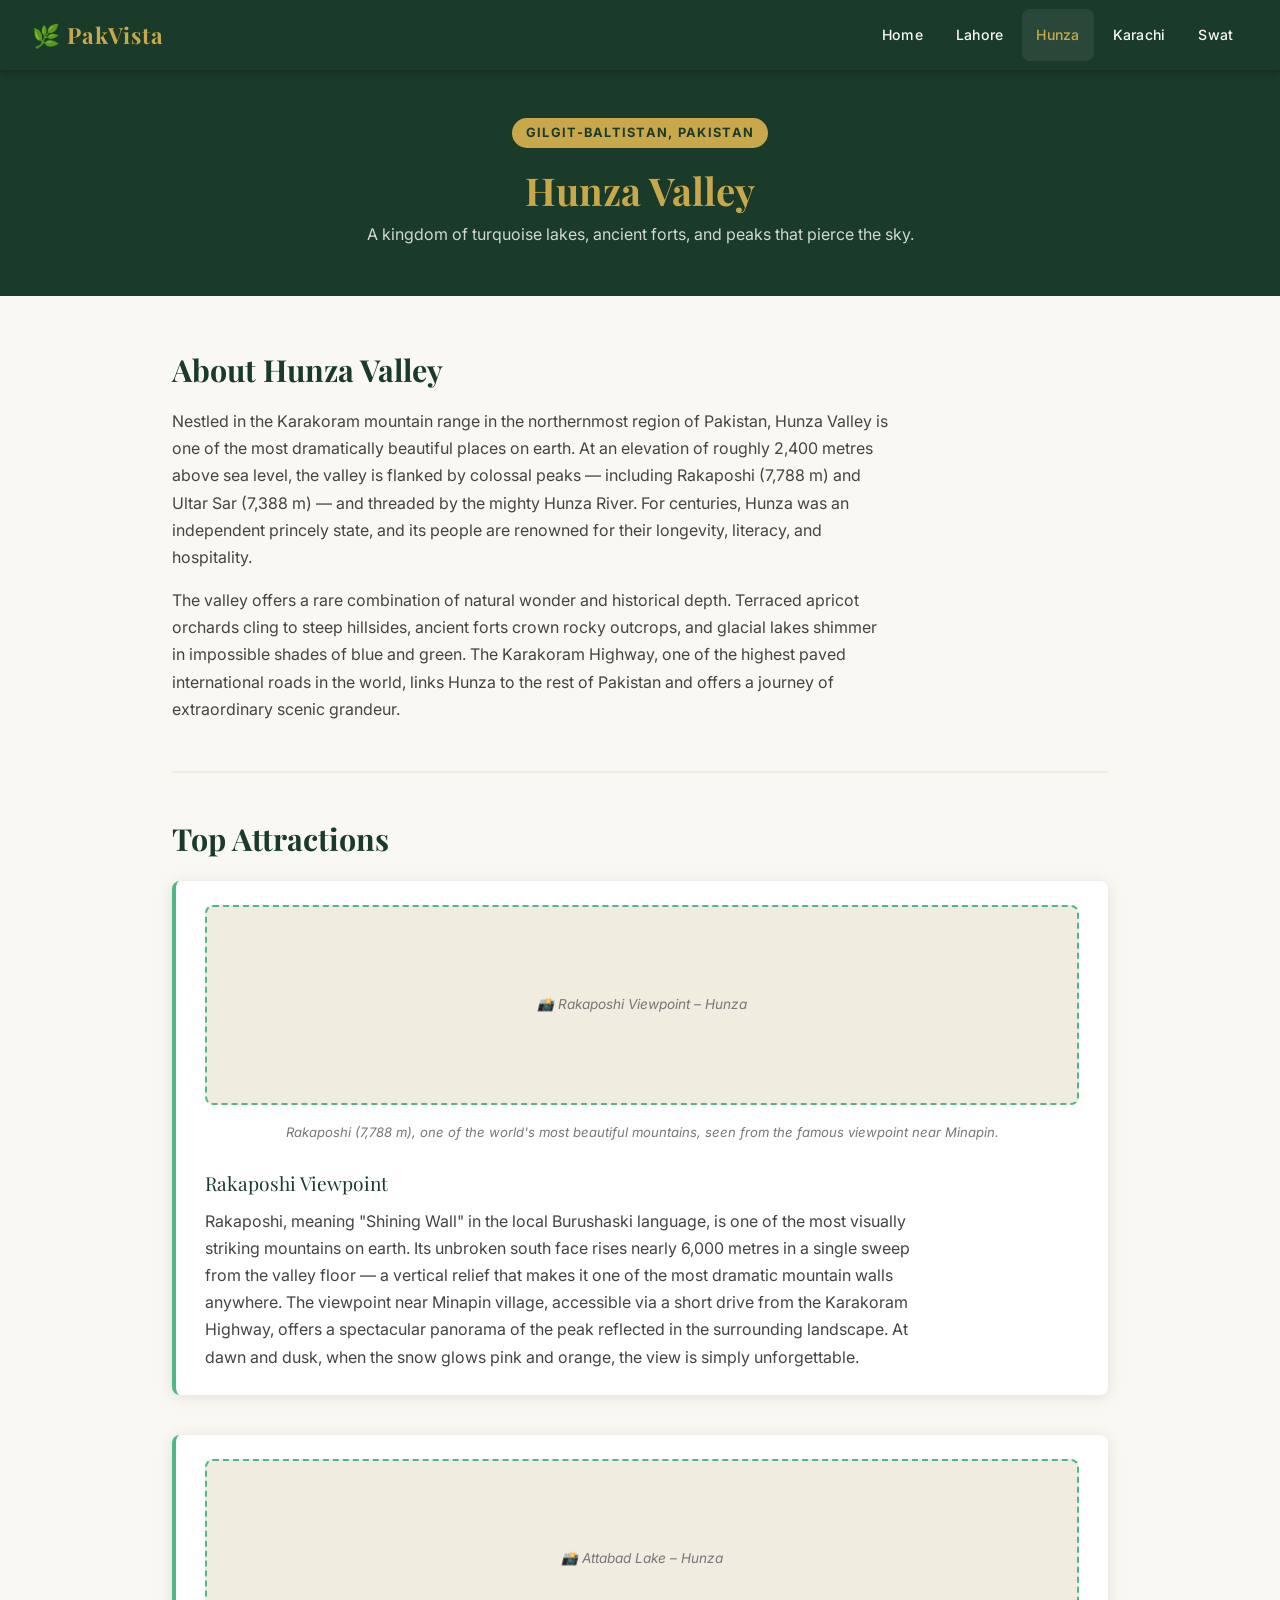
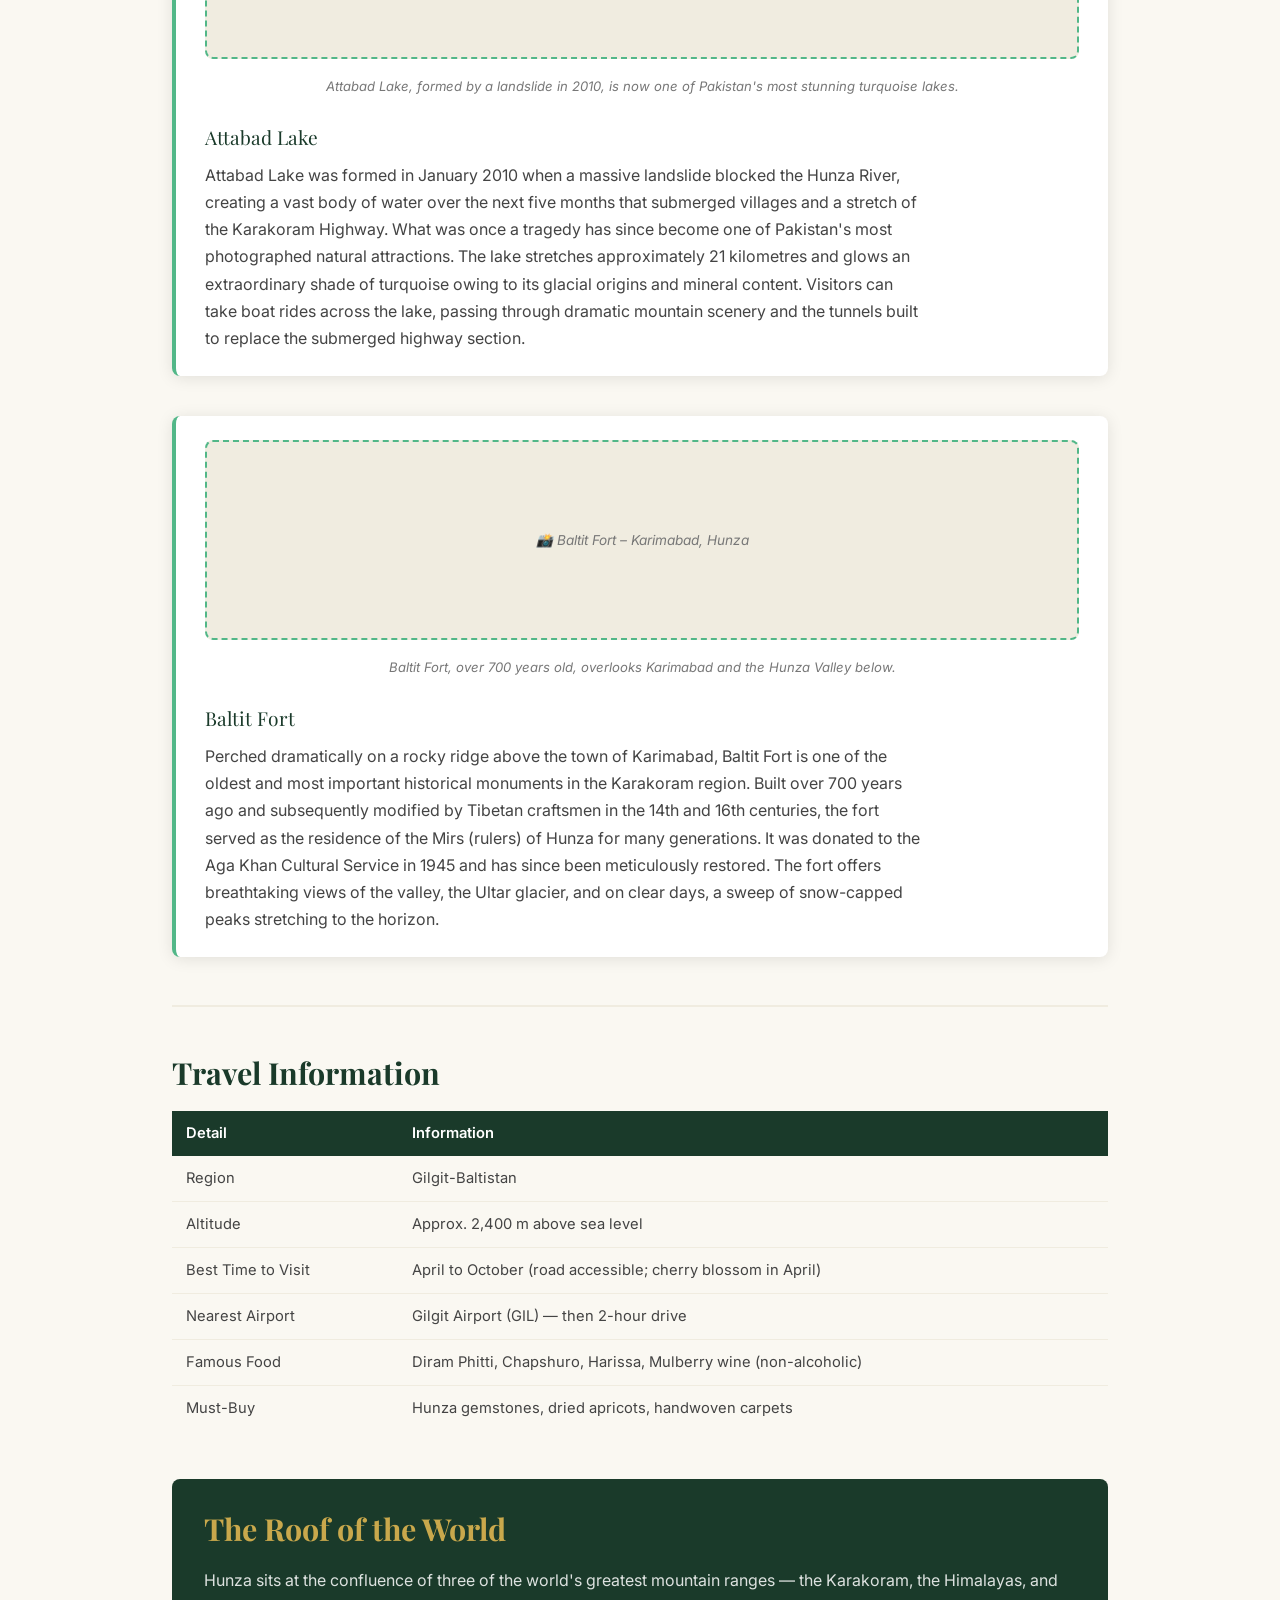
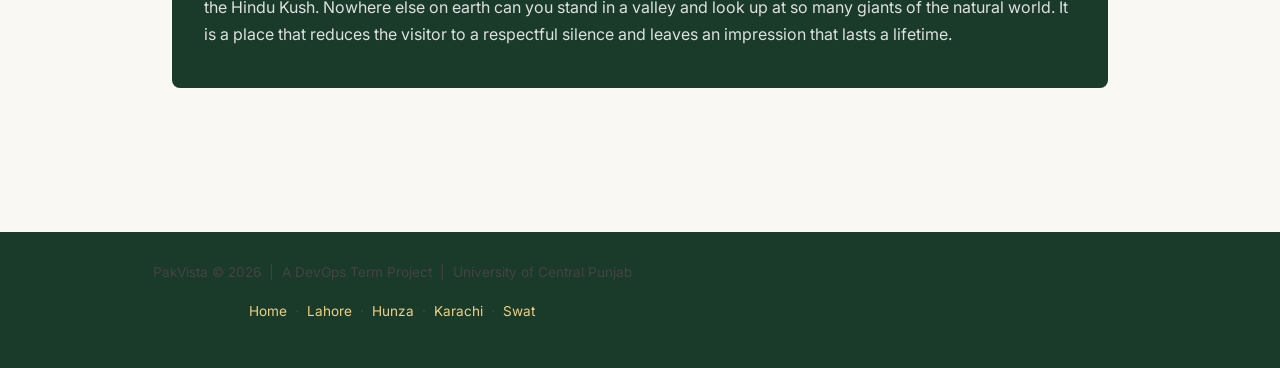
==== hunza.html @ 7b71292d "Initial commit: add PakVista files and all 6 CI/CD workflows" ====
<!DOCTYPE html>
<html lang="en">
<head>
  <meta charset="UTF-8" />
  <meta name="viewport" content="width=device-width, initial-scale=1.0" />
  <title>PakVista – Hunza Valley</title>
  <link rel="stylesheet" href="style.css" />
</head>
<body>

  <nav class="nav-bar">
    <div class="logo">🌿 PakVista</div>
    <ul>
      <li><a href="index.html">Home</a></li>
      <li><a href="lahore.html">Lahore</a></li>
      <li><a href="hunza.html" class="active">Hunza</a></li>
      <li><a href="karachi.html">Karachi</a></li>
      <li><a href="swat.html">Swat</a></li>
    </ul>
  </nav>

  <header class="page-header">
    <div class="hero-badge">Gilgit-Baltistan, Pakistan</div>
    <h1>Hunza Valley</h1>
    <p>A kingdom of turquoise lakes, ancient forts, and peaks that pierce the sky.</p>
  </header>

  <main>

    <section>
      <h2>About Hunza Valley</h2>
      <p>Nestled in the Karakoram mountain range in the northernmost region of Pakistan, Hunza Valley is one of the most dramatically beautiful places on earth. At an elevation of roughly 2,400 metres above sea level, the valley is flanked by colossal peaks — including Rakaposhi (7,788 m) and Ultar Sar (7,388 m) — and threaded by the mighty Hunza River. For centuries, Hunza was an independent princely state, and its people are renowned for their longevity, literacy, and hospitality.</p>
      <p>The valley offers a rare combination of natural wonder and historical depth. Terraced apricot orchards cling to steep hillsides, ancient forts crown rocky outcrops, and glacial lakes shimmer in impossible shades of blue and green. The Karakoram Highway, one of the highest paved international roads in the world, links Hunza to the rest of Pakistan and offers a journey of extraordinary scenic grandeur.</p>
    </section>

    <hr class="divider" />

    <section>
      <h2>Top Attractions</h2>
      <div class="attractions">

        <article class="attraction">
          <figure>
            <div class="img-placeholder">📸 Rakaposhi Viewpoint – Hunza</div>
            <figcaption>Rakaposhi (7,788 m), one of the world's most beautiful mountains, seen from the famous viewpoint near Minapin.</figcaption>
          </figure>
          <h3>Rakaposhi Viewpoint</h3>
          <p>Rakaposhi, meaning "Shining Wall" in the local Burushaski language, is one of the most visually striking mountains on earth. Its unbroken south face rises nearly 6,000 metres in a single sweep from the valley floor — a vertical relief that makes it one of the most dramatic mountain walls anywhere. The viewpoint near Minapin village, accessible via a short drive from the Karakoram Highway, offers a spectacular panorama of the peak reflected in the surrounding landscape. At dawn and dusk, when the snow glows pink and orange, the view is simply unforgettable.</p>
        </article>

        <article class="attraction">
          <figure>
            <div class="img-placeholder">📸 Attabad Lake – Hunza</div>
            <figcaption>Attabad Lake, formed by a landslide in 2010, is now one of Pakistan's most stunning turquoise lakes.</figcaption>
          </figure>
          <h3>Attabad Lake</h3>
          <p>Attabad Lake was formed in January 2010 when a massive landslide blocked the Hunza River, creating a vast body of water over the next five months that submerged villages and a stretch of the Karakoram Highway. What was once a tragedy has since become one of Pakistan's most photographed natural attractions. The lake stretches approximately 21 kilometres and glows an extraordinary shade of turquoise owing to its glacial origins and mineral content. Visitors can take boat rides across the lake, passing through dramatic mountain scenery and the tunnels built to replace the submerged highway section.</p>
        </article>

        <article class="attraction">
          <figure>
            <div class="img-placeholder">📸 Baltit Fort – Karimabad, Hunza</div>
            <figcaption>Baltit Fort, over 700 years old, overlooks Karimabad and the Hunza Valley below.</figcaption>
          </figure>
          <h3>Baltit Fort</h3>
          <p>Perched dramatically on a rocky ridge above the town of Karimabad, Baltit Fort is one of the oldest and most important historical monuments in the Karakoram region. Built over 700 years ago and subsequently modified by Tibetan craftsmen in the 14th and 16th centuries, the fort served as the residence of the Mirs (rulers) of Hunza for many generations. It was donated to the Aga Khan Cultural Service in 1945 and has since been meticulously restored. The fort offers breathtaking views of the valley, the Ultar glacier, and on clear days, a sweep of snow-capped peaks stretching to the horizon.</p>
        </article>

      </div>
    </section>

    <hr class="divider" />

    <section>
      <h2>Travel Information</h2>
      <table>
        <thead>
          <tr><th>Detail</th><th>Information</th></tr>
        </thead>
        <tbody>
          <tr><td>Region</td><td>Gilgit-Baltistan</td></tr>
          <tr><td>Altitude</td><td>Approx. 2,400 m above sea level</td></tr>
          <tr><td>Best Time to Visit</td><td>April to October (road accessible; cherry blossom in April)</td></tr>
          <tr><td>Nearest Airport</td><td>Gilgit Airport (GIL) — then 2-hour drive</td></tr>
          <tr><td>Famous Food</td><td>Diram Phitti, Chapshuro, Harissa, Mulberry wine (non-alcoholic)</td></tr>
          <tr><td>Must-Buy</td><td>Hunza gemstones, dried apricots, handwoven carpets</td></tr>
        </tbody>
      </table>
    </section>

    <div class="highlight-box">
      <h2>The Roof of the World</h2>
      <p>Hunza sits at the confluence of three of the world's greatest mountain ranges — the Karakoram, the Himalayas, and the Hindu Kush. Nowhere else on earth can you stand in a valley and look up at so many giants of the natural world. It is a place that reduces the visitor to a respectful silence and leaves an impression that lasts a lifetime.</p>
    </div>

  </main>

  <footer>
    <p>PakVista &copy; 2026 &nbsp;|&nbsp; A DevOps Term Project &nbsp;|&nbsp; University of Central Punjab</p>
    <p><a href="index.html">Home</a> &nbsp;·&nbsp; <a href="lahore.html">Lahore</a> &nbsp;·&nbsp; <a href="hunza.html">Hunza</a> &nbsp;·&nbsp; <a href="karachi.html">Karachi</a> &nbsp;·&nbsp; <a href="swat.html">Swat</a></p>
  </footer>

</body>
</html>
---- style.css ----
/* =========================================
   PakVista – Shared Stylesheet
   Pure CSS3, no JavaScript
   ========================================= */

@import url('https://fonts.googleapis.com/css2?family=Playfair+Display:wght@400;700&family=Inter:wght@400;500;600&display=swap');

/* --- CSS Variables / Color Palette --- */
:root {
  --green-dark:   #1a3a2a;
  --green-mid:    #2d6a4f;
  --green-light:  #52b788;
  --gold:         #c9a84c;
  --gold-light:   #f0d080;
  --cream:        #faf8f2;
  --cream-dark:   #f0ece0;
  --text-dark:    #1c1c1c;
  --text-mid:     #444444;
  --text-light:   #777777;
  --white:        #ffffff;
  --shadow:       0 2px 16px rgba(0,0,0,0.10);
  --radius:       8px;
  --font-head:    'Playfair Display', Georgia, serif;
  --font-body:    'Inter', Arial, sans-serif;
}

/* --- Reset --- */
*, *::before, *::after { box-sizing: border-box; margin: 0; padding: 0; }

body {
  background: var(--cream);
  color: var(--text-dark);
  font-family: var(--font-body);
  font-size: 16px;
  line-height: 1.7;
  min-height: 100vh;
}

/* --- Typography --- */
h1 {
  font-family: var(--font-head);
  font-size: 2.6rem;
  font-weight: 700;
  color: var(--green-dark);
  line-height: 1.2;
  margin-bottom: 0.5rem;
}

h2 {
  font-family: var(--font-head);
  font-size: 1.9rem;
  font-weight: 700;
  color: var(--green-dark);
  margin-bottom: 0.75rem;
}

h3 {
  font-family: var(--font-head);
  font-size: 1.3rem;
  font-weight: 400;
  color: var(--green-mid);
  margin-bottom: 0.5rem;
}

p {
  color: var(--text-mid);
  margin-bottom: 1rem;
  max-width: 720px;
}

a {
  color: var(--green-mid);
  text-decoration: none;
}

a:hover { color: var(--gold); text-decoration: underline; }

ul { list-style: none; }

/* --- Navigation Bar --- */
.nav-bar {
  background: var(--green-dark);
  padding: 0 2rem;
  display: flex;
  align-items: center;
  justify-content: space-between;
  flex-wrap: wrap;
  gap: 0;
  position: sticky;
  top: 0;
  z-index: 100;
  box-shadow: 0 2px 8px rgba(0,0,0,0.3);
}

.nav-bar .logo {
  font-family: var(--font-head);
  font-size: 1.4rem;
  color: var(--gold);
  font-weight: 700;
  padding: 1rem 0;
  letter-spacing: 1px;
}

.nav-bar ul {
  display: flex;
  flex-wrap: wrap;
  gap: 4px;
}

.nav-bar ul li a {
  display: block;
  color: var(--cream);
  font-size: 0.88rem;
  font-weight: 500;
  padding: 0.9rem 0.9rem;
  letter-spacing: 0.3px;
  transition: color 0.2s, background 0.2s;
  border-radius: var(--radius);
}

.nav-bar ul li a:hover,
.nav-bar ul li a.active {
  color: var(--gold);
  background: rgba(255,255,255,0.07);
  text-decoration: none;
}

/* --- Hero Section --- */
.hero {
  background: linear-gradient(135deg, var(--green-dark) 0%, var(--green-mid) 100%);
  color: var(--white);
  padding: 5rem 2rem 4rem;
  text-align: center;
}

.hero h1 { color: var(--white); font-size: 3rem; }
.hero p  { color: rgba(255,255,255,0.85); margin: 1rem auto; font-size: 1.1rem; max-width: 600px; }

.hero-badge {
  display: inline-block;
  background: var(--gold);
  color: var(--green-dark);
  font-size: 0.8rem;
  font-weight: 700;
  letter-spacing: 0.1em;
  text-transform: uppercase;
  padding: 4px 14px;
  border-radius: 20px;
  margin-bottom: 1.2rem;
}

/* --- Main Content --- */
main {
  max-width: 1000px;
  margin: 0 auto;
  padding: 3rem 2rem;
}

/* --- Section --- */
section { margin-bottom: 3rem; }

/* --- Cards Grid --- */
.card-grid {
  display: grid;
  grid-template-columns: repeat(auto-fit, minmax(200px, 1fr));
  gap: 1.5rem;
  margin-top: 1.5rem;
}

.card {
  background: var(--white);
  border: 1px solid var(--cream-dark);
  border-radius: var(--radius);
  overflow: hidden;
  box-shadow: var(--shadow);
  transition: transform 0.2s, box-shadow 0.2s;
}

.card:hover {
  transform: translateY(-3px);
  box-shadow: 0 6px 24px rgba(0,0,0,0.13);
}

.card-body { padding: 1.2rem 1.4rem; }
.card-body h3 { margin-bottom: 0.4rem; }
.card-body p  { font-size: 0.9rem; margin-bottom: 0; }

.card a.card-link {
  display: block;
  text-align: center;
  background: var(--green-mid);
  color: var(--white);
  font-size: 0.85rem;
  font-weight: 600;
  padding: 0.6rem;
  transition: background 0.2s;
}

.card a.card-link:hover {
  background: var(--green-dark);
  text-decoration: none;
}

/* --- Image Placeholder --- */
.img-placeholder {
  width: 100%;
  height: 200px;
  background: var(--cream-dark);
  border: 2px dashed var(--green-light);
  border-radius: var(--radius);
  display: flex;
  align-items: center;
  justify-content: center;
  color: var(--text-light);
  font-size: 0.85rem;
  font-style: italic;
  margin-bottom: 1rem;
}

figure { margin-bottom: 1.5rem; }
figcaption {
  font-size: 0.82rem;
  color: var(--text-light);
  text-align: center;
  margin-top: 0.4rem;
  font-style: italic;
}

/* --- Info Table --- */
table {
  width: 100%;
  border-collapse: collapse;
  margin-bottom: 1.5rem;
  font-size: 0.92rem;
}

th {
  background: var(--green-dark);
  color: var(--white);
  text-align: left;
  padding: 10px 14px;
  font-weight: 600;
}

td {
  padding: 10px 14px;
  border-bottom: 1px solid var(--cream-dark);
  color: var(--text-mid);
}

tr:last-child td { border-bottom: none; }
tr:hover td { background: var(--cream-dark); }

/* --- Highlight Box --- */
.highlight-box {
  background: var(--green-dark);
  color: var(--white);
  border-radius: var(--radius);
  padding: 1.5rem 2rem;
  margin-bottom: 2rem;
}

.highlight-box h2 { color: var(--gold); }
.highlight-box p  { color: rgba(255,255,255,0.85); max-width: 100%; }

/* --- Divider --- */
.divider {
  border: none;
  border-top: 2px solid var(--cream-dark);
  margin: 2.5rem 0;
}

/* --- Footer --- */
footer {
  background: var(--green-dark);
  color: rgba(255,255,255,0.7);
  text-align: center;
  padding: 1.8rem 2rem;
  font-size: 0.85rem;
  margin-top: 4rem;
}

footer a { color: var(--gold-light); }
footer a:hover { color: var(--white); }

/* --- Page Header (destination pages) --- */
.page-header {
  background: var(--green-dark);
  color: var(--white);
  padding: 3rem 2rem 2.5rem;
  text-align: center;
}

.page-header h1 { color: var(--gold); font-size: 2.4rem; }
.page-header p  { color: rgba(255,255,255,0.8); margin: 0.5rem auto; max-width: 580px; }

/* --- Attractions List --- */
.attractions { display: flex; flex-direction: column; gap: 2.5rem; margin-top: 1rem; }

.attraction {
  background: var(--white);
  border-radius: var(--radius);
  box-shadow: var(--shadow);
  overflow: hidden;
  border-left: 4px solid var(--green-light);
  padding: 1.5rem 1.8rem;
}

.attraction h3 { color: var(--green-dark); font-size: 1.2rem; margin-bottom: 0.5rem; }
.attraction p  { margin-bottom: 0; }

/* --- Responsive --- */
@media (max-width: 680px) {
  h1 { font-size: 1.8rem; }
  h2 { font-size: 1.4rem; }
  .hero h1 { font-size: 2rem; }
  .nav-bar { padding: 0 1rem; }
  main { padding: 2rem 1rem; }
  .card-grid { grid-template-columns: 1fr; }
}
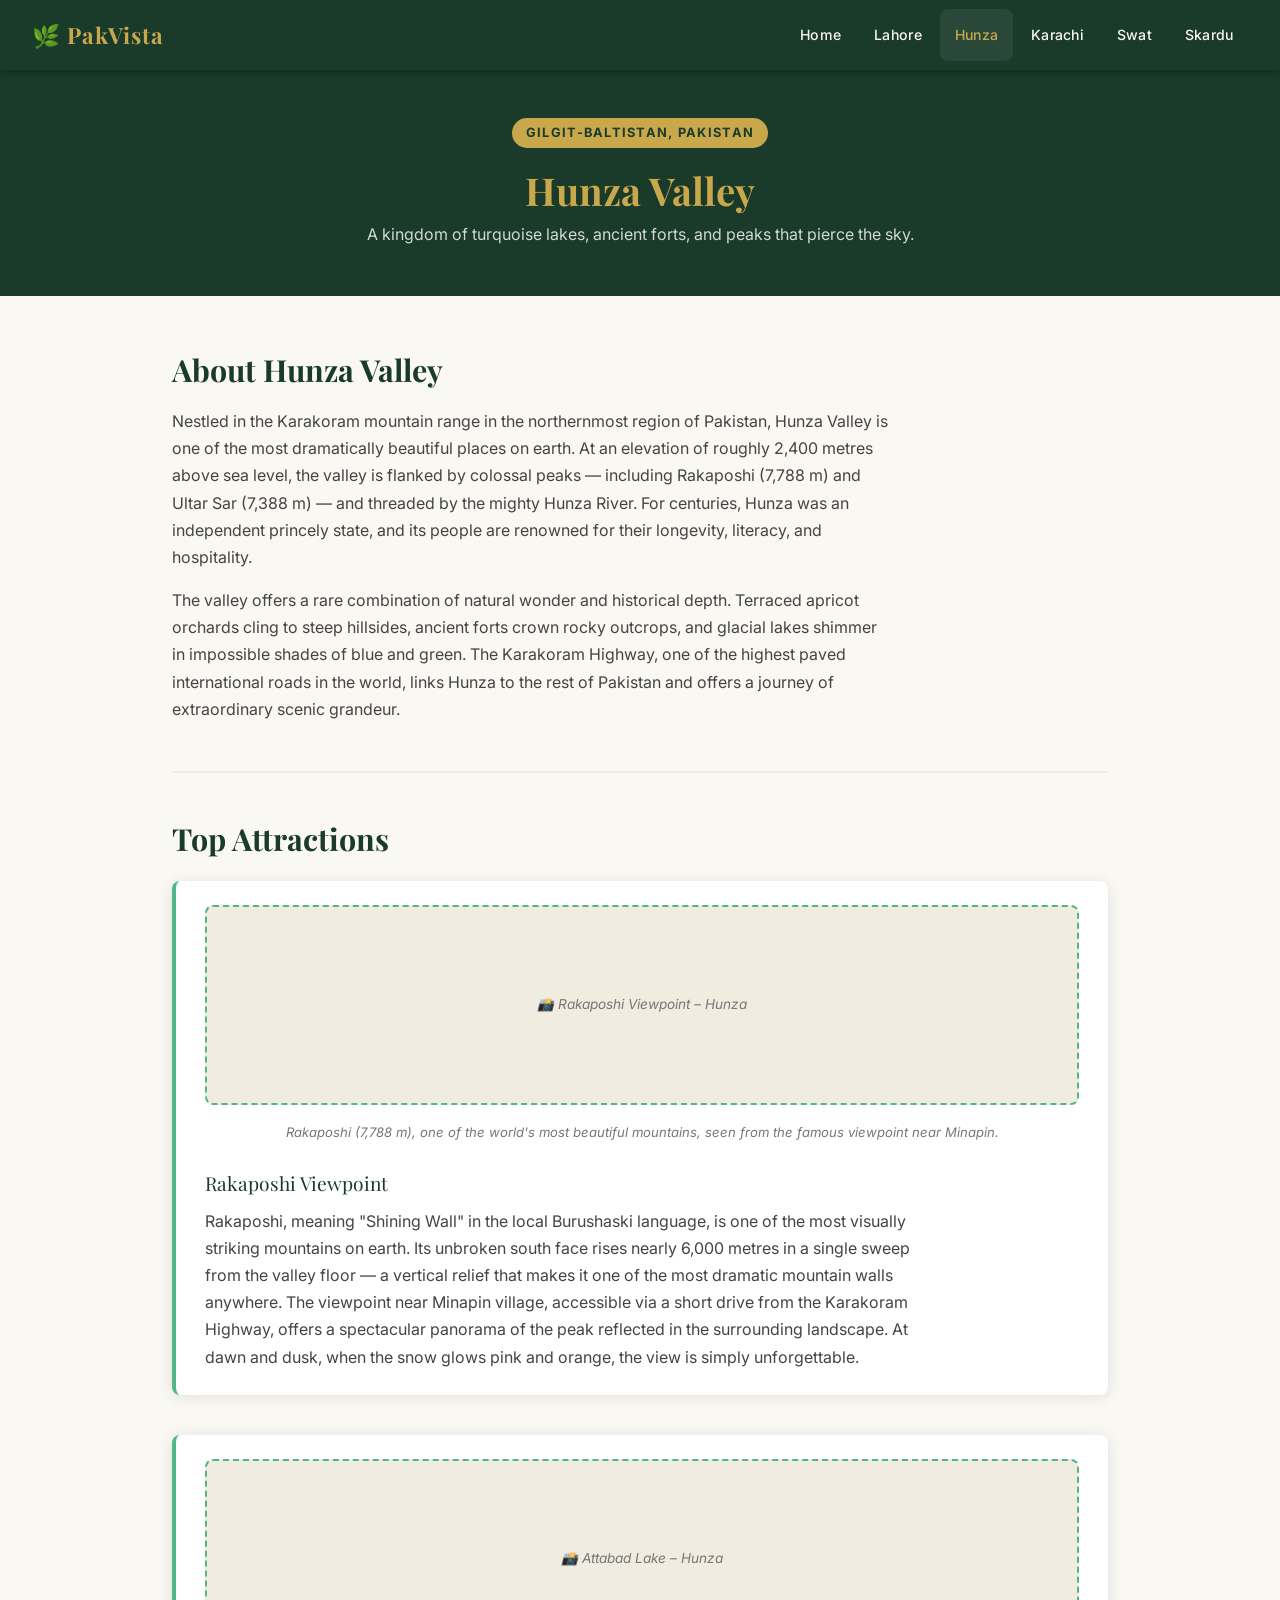
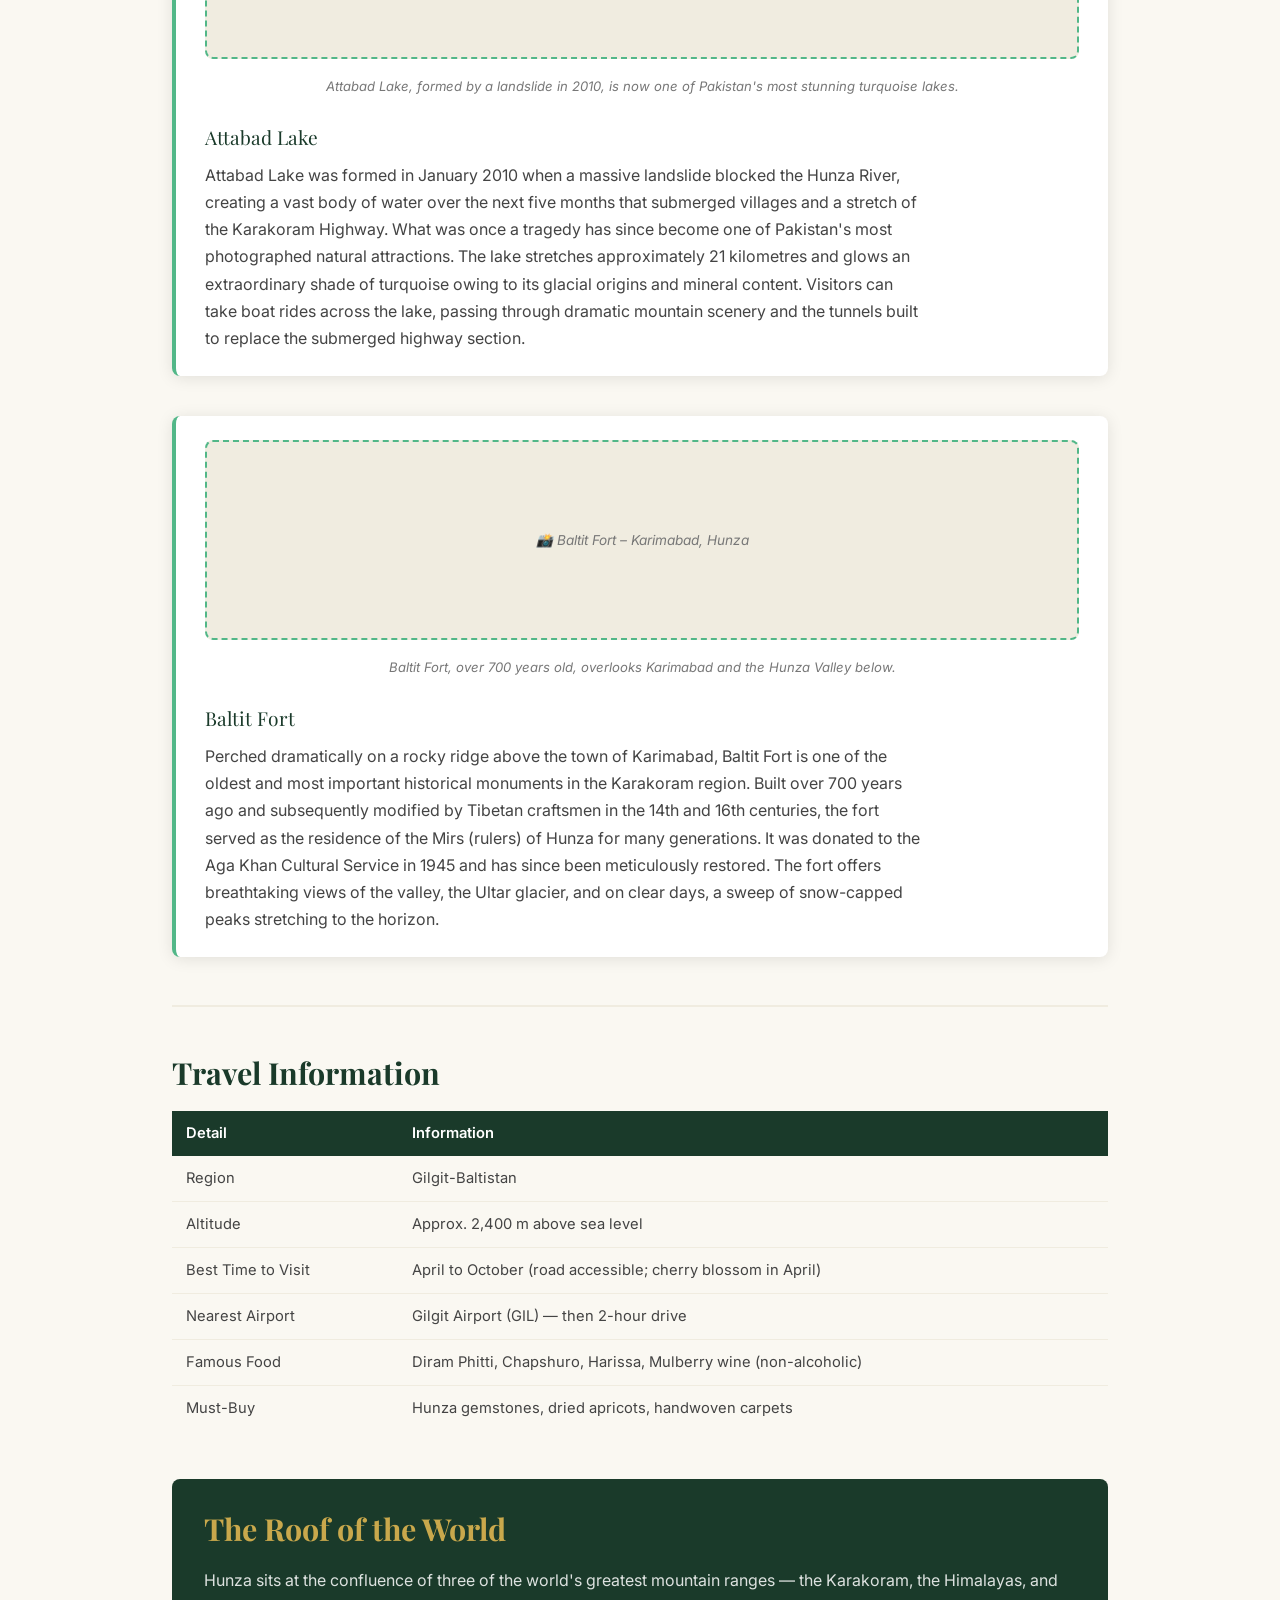
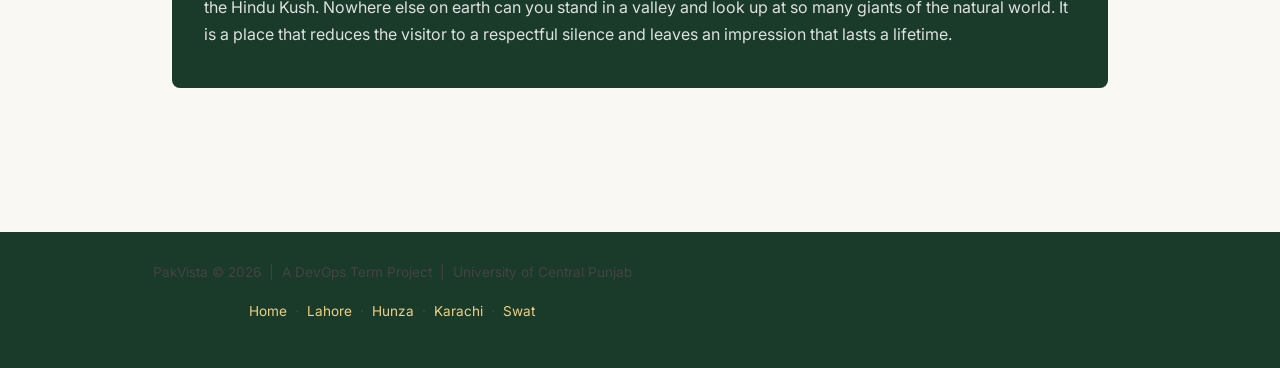
==== commit 750d78be: "Add Skardu link to navigation menu" ====
--- a/hunza.html
+++ b/hunza.html
@@ -16,6 +16,7 @@
       <li><a href="hunza.html" class="active">Hunza</a></li>
       <li><a href="karachi.html">Karachi</a></li>
       <li><a href="swat.html">Swat</a></li>
+      <li><a href="skardu.html">Skardu</a></li>
     </ul>
   </nav>
 
